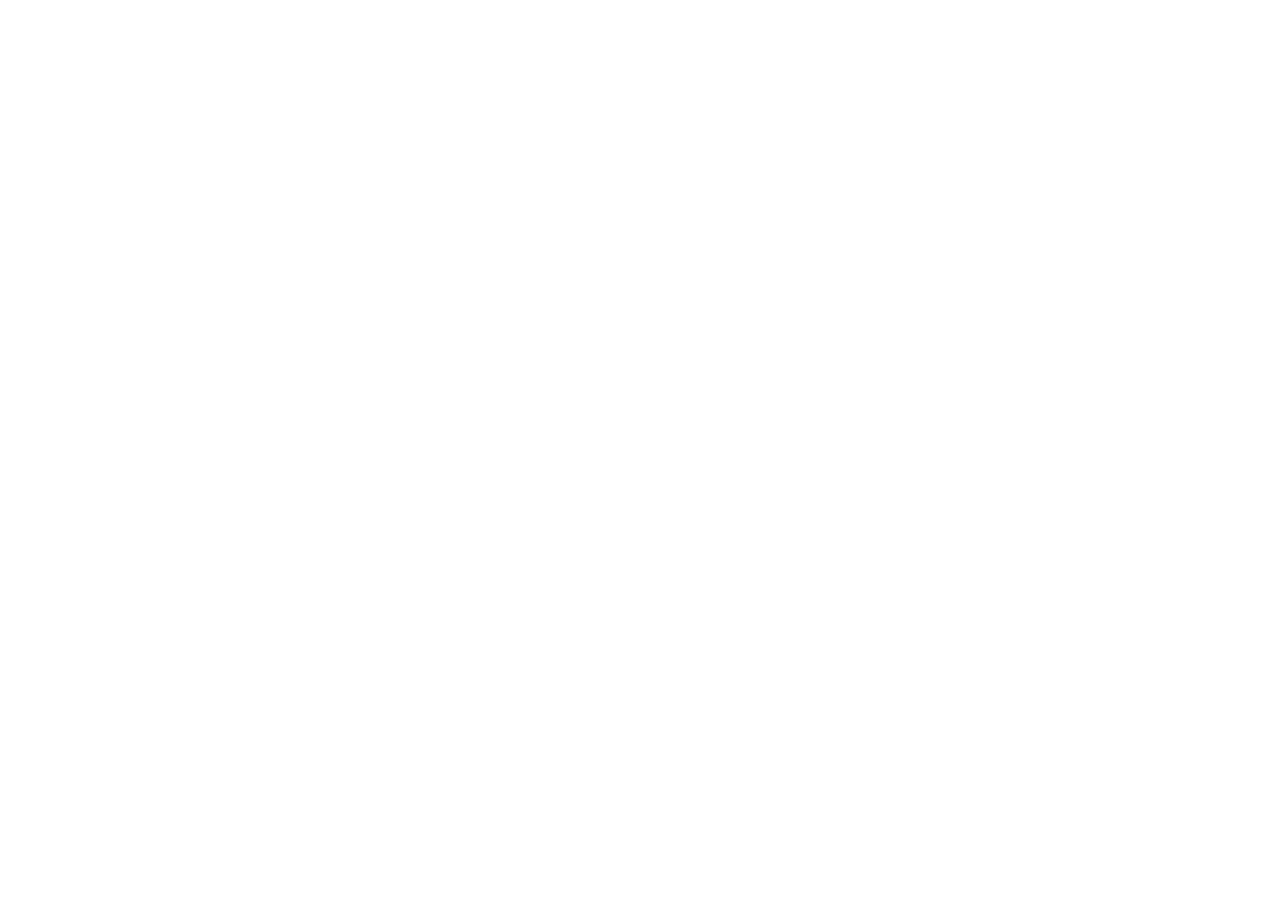
==== Website/index.html @ 35a363e6 "1ste" ====
<!DOCTYPE html>
<html lang="en">
<head>
    <meta charset="UTF-8">
    <meta http-equiv="X-UA-Compatible" content="IE=edge">
    <meta name="viewport" content="width=device-width, initial-scale=1.0">
    <link rel="stylesheet" href="css/style.css">
    <title>Museum Online NXT-Museum</title>
</head>
<body>
</body>
</html>
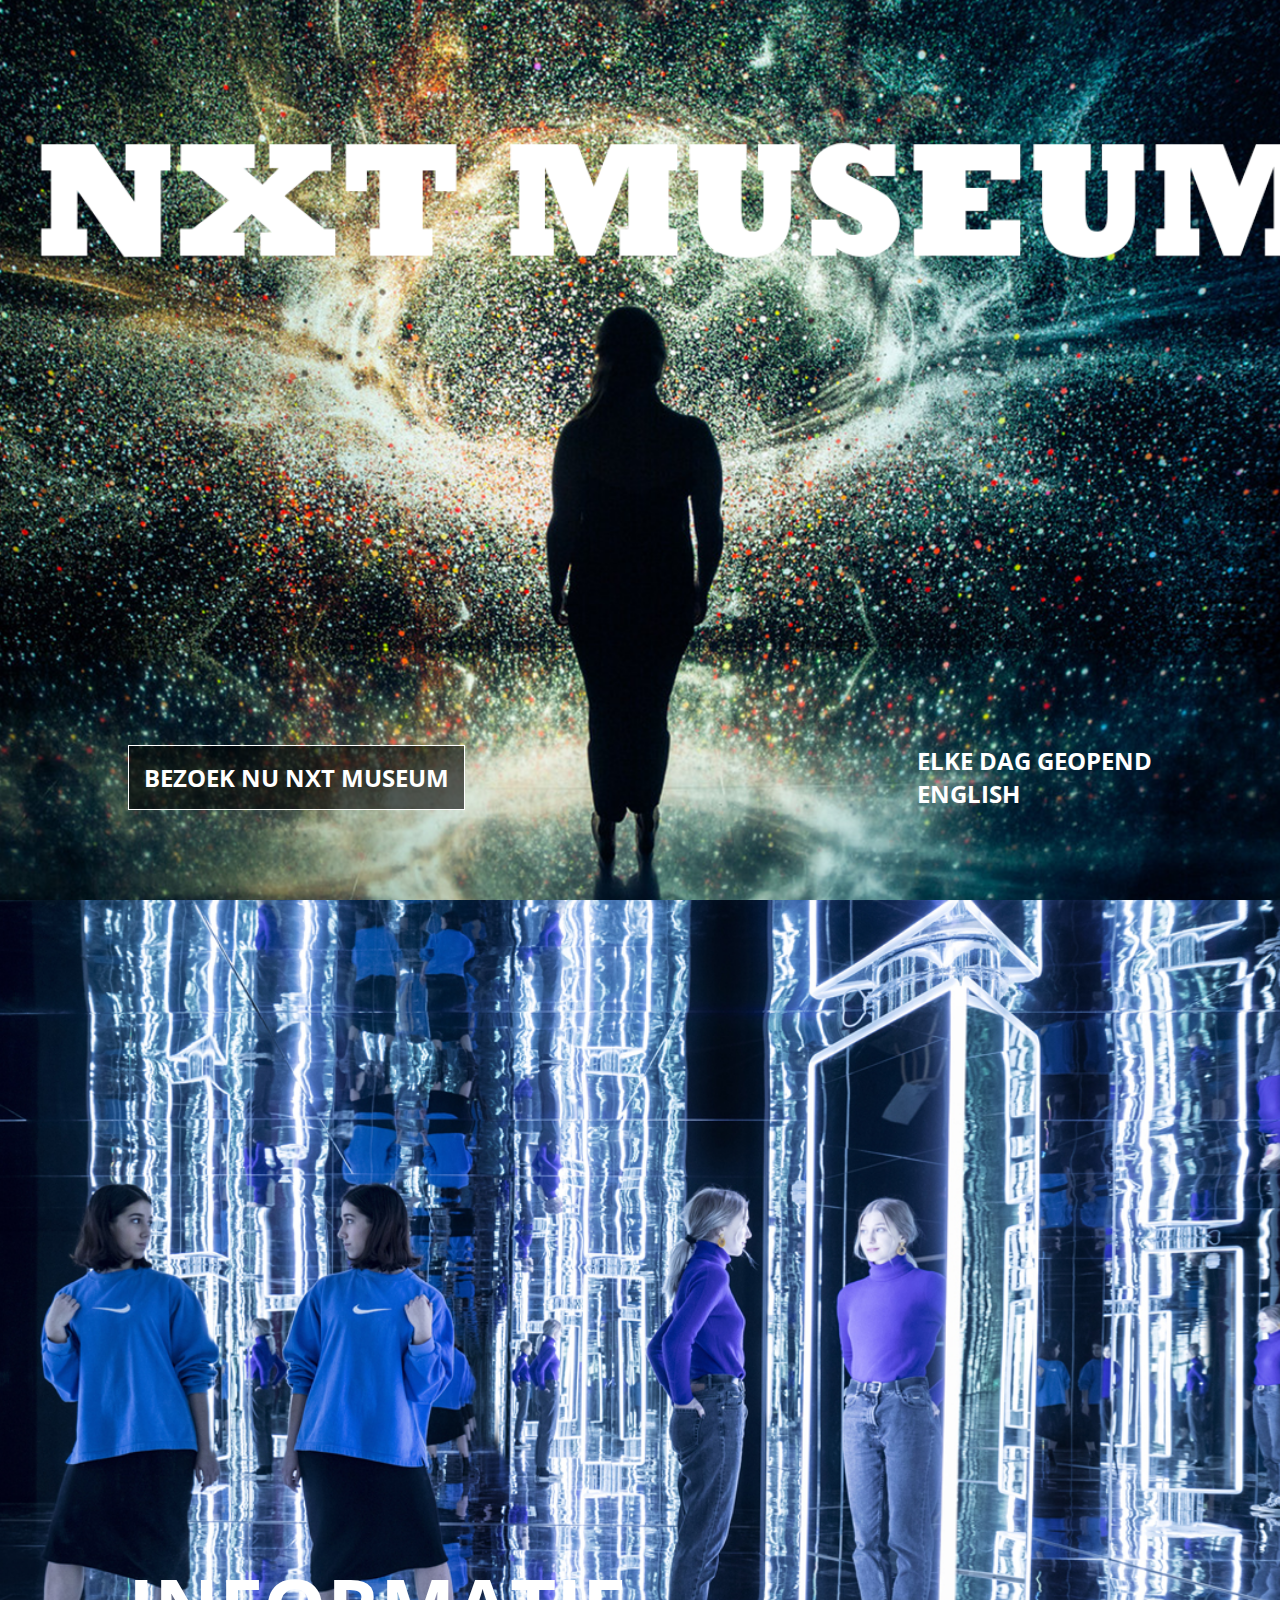
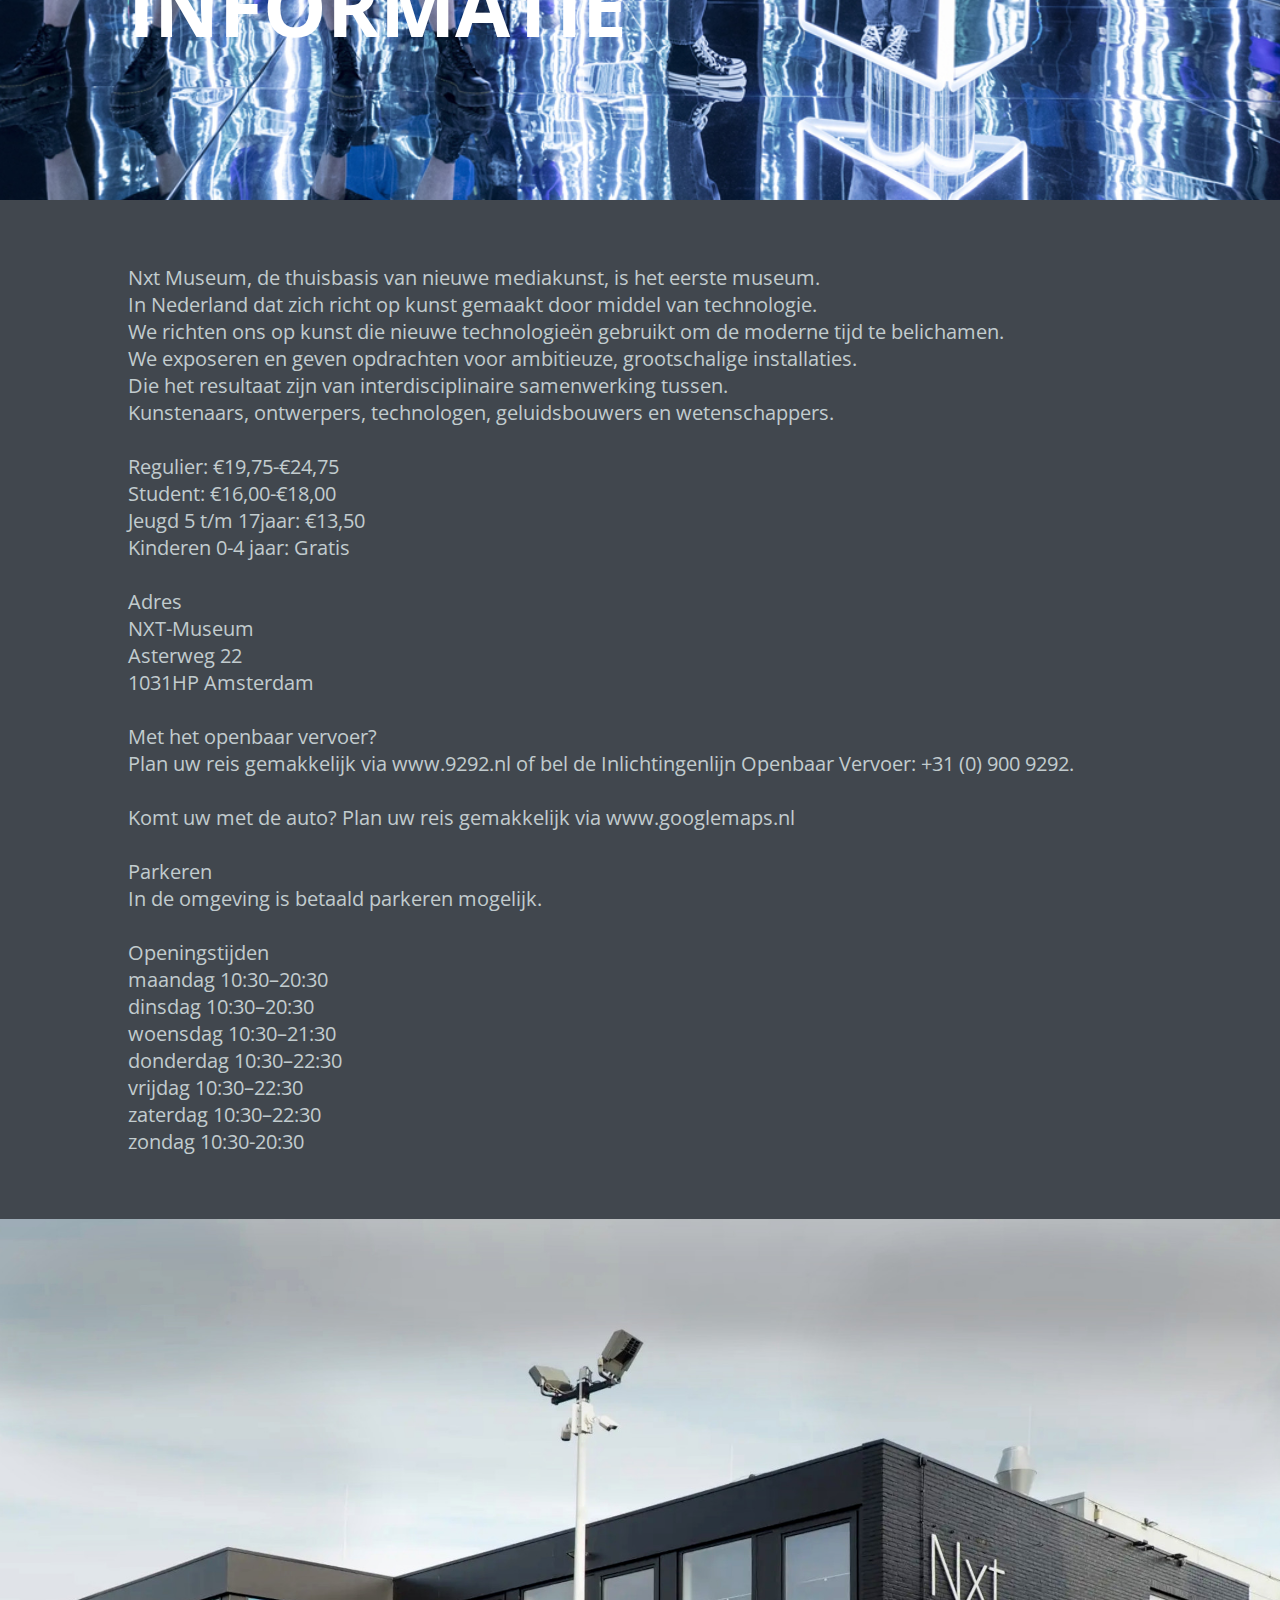
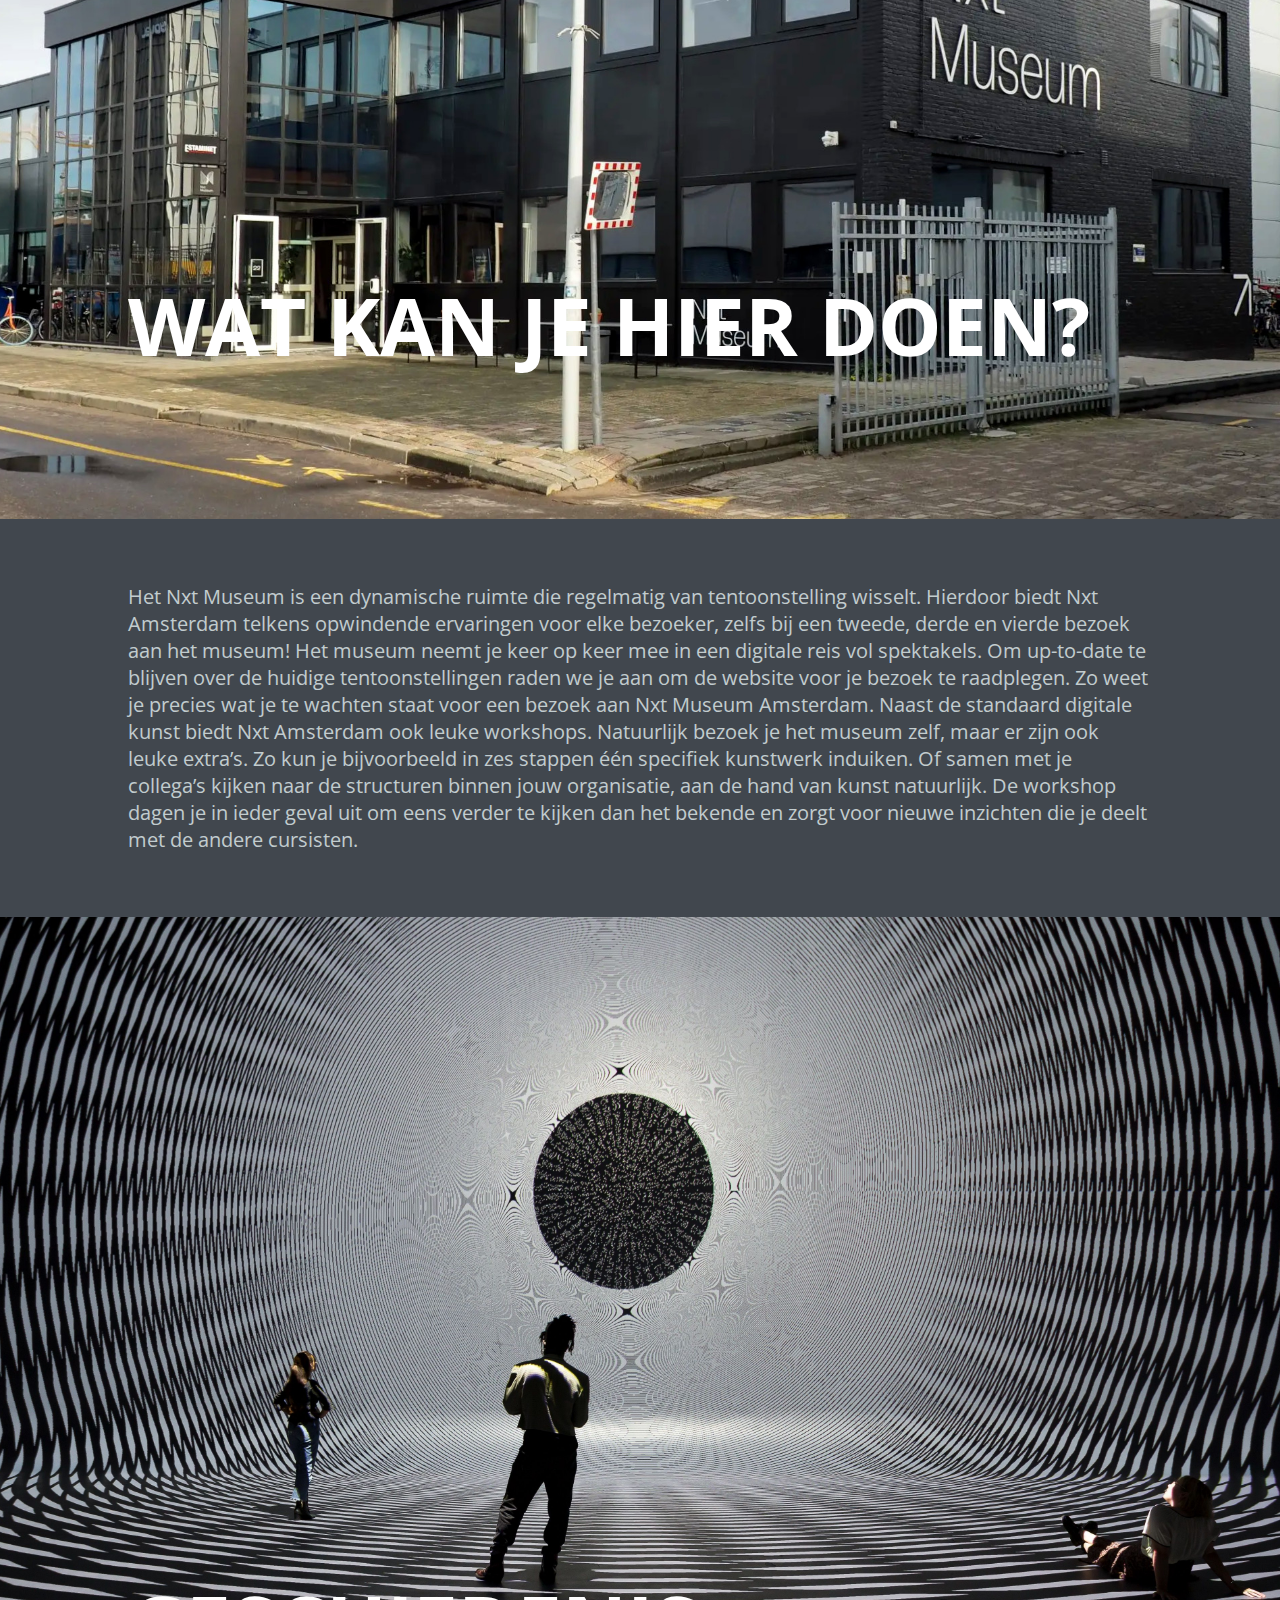
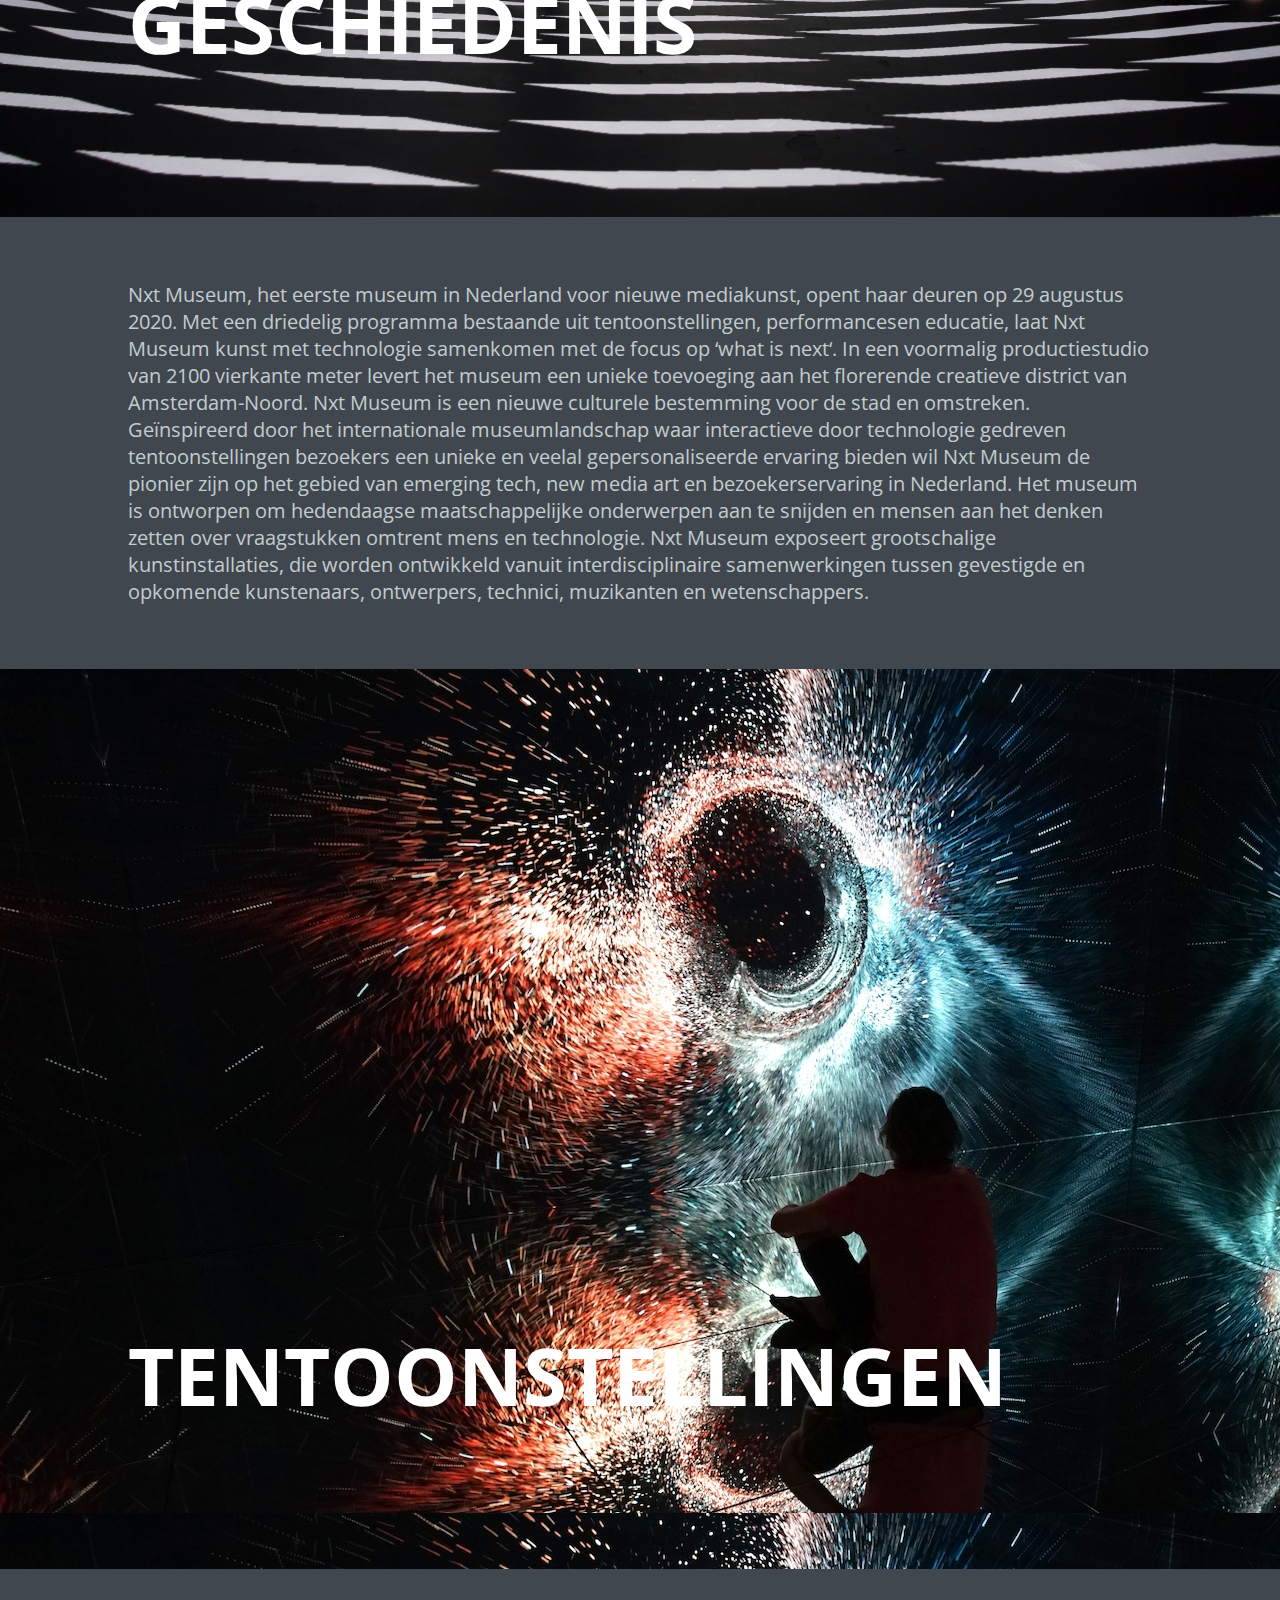
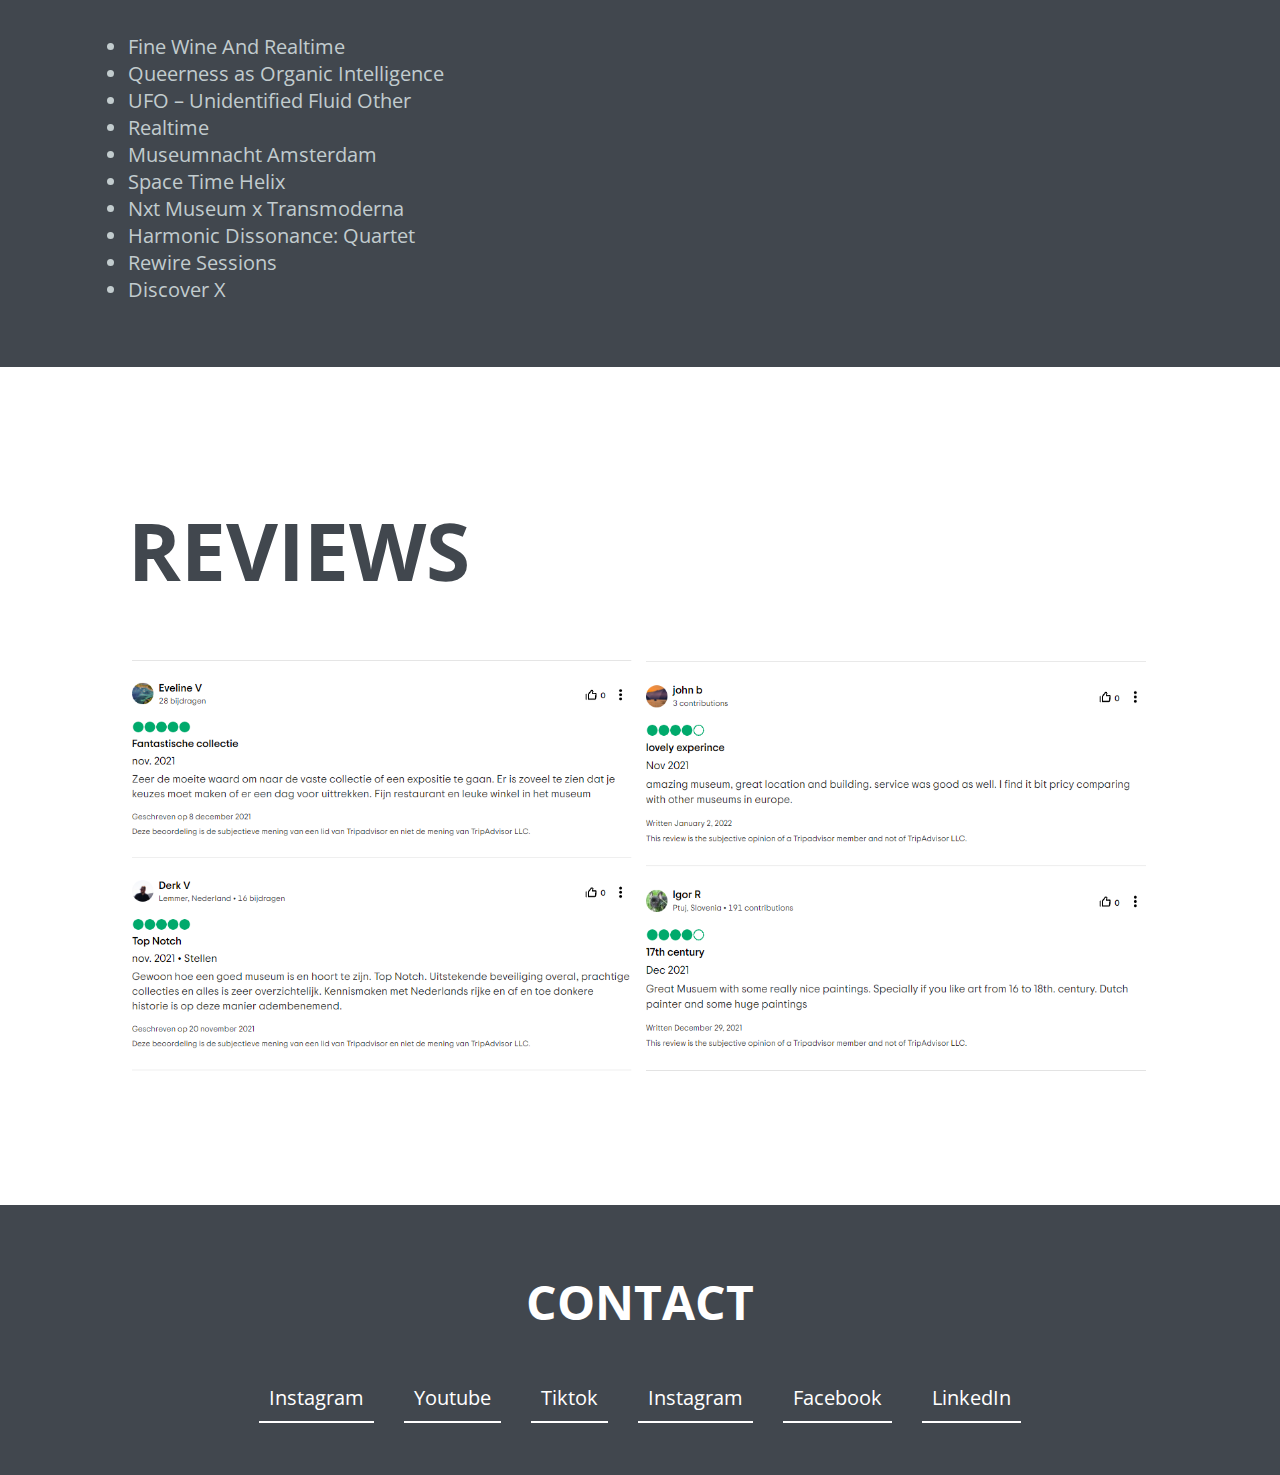
==== commit e73e4b0c: "html-toegevoegd" ====
--- a/Website/index.html
+++ b/Website/index.html
@@ -5,8 +5,140 @@
     <meta http-equiv="X-UA-Compatible" content="IE=edge">
     <meta name="viewport" content="width=device-width, initial-scale=1.0">
     <link rel="stylesheet" href="css/style.css">
+    <link rel="preconnect" href="https://fonts.googleapis.com">
+    <link rel="preconnect" href="https://fonts.gstatic.com" crossorigin>
+    <link href="https://fonts.googleapis.com/css2?family=Open+Sans:ital,wght@0,300;0,400;0,500;0,600;0,700;0,800;1,300;1,400;1,500;1,600;1,700;1,800&display=swap" rel="stylesheet">
     <title>Museum Online NXT-Museum</title>
+    <link rel="stylesheet" href="https://cdnjs.cloudflare.com/ajax/libs/font-awesome/4.7.0/css/font-awesome.min.css">
 </head>
 <body>
-</body>
-</html>+    <header>
+        <h2 id="bezoek"><a class="BezoekA" href="https://tickets.nxtmuseum.com/nl/tickets?_gl=1*1nr7913*_ga*OTIwMTg0Nzg0LjE3MDA0NjkzMTQ.*_ga_FL5TDXMYGX*MTcwMTk1NDE1OC4xMC4wLjE3MDE5NTQxNjAuMC4wLjA.*_fplc*WWxyVUk0R2pOdXFpZDdiMlRabUVrS0liMjVqRFpjSWxyS3lYSzhtSWZsQW9DNXFBcG5qaHZYJTJCQjRsJTJGJTJGVnYlMkZwemlvZ0s0MWFobktFbVZXTGo0T0MlMkJnVGRIJTJGSUthamwwMWglMkJONG9CakV5MVVUaG8lMkZYdndNNVJOcjdaVjZZZyUzRCUzRA..">BEZOEK NU NXT MUSEUM</a></h2>
+        <h2 id="Openingstijden">ELKE DAG GEOPEND<br><a href="english.html">ENGLISH</a></h2>
+    </header>
+    <main>
+        <article>
+            <section id="Informatie">
+                <img src="img/achtegrrond.png" style="width: 100%; height: 100%; object-fit: cover;" id="InformationSlide" class="fadeOut" alt="Slideshow">
+                <h2 class="InformationTitle title">INFORMATIE</h2>
+            </section>
+            <section id="InformationText">
+                <p class="pageText">Nxt Museum, de thuisbasis van nieuwe mediakunst, is het eerste museum. <br>
+                                    In Nederland dat zich richt op kunst gemaakt door middel van technologie.<br>
+                                    We richten ons op kunst die nieuwe technologieën gebruikt om de moderne tijd te belichamen.<br>
+                                    We exposeren en geven opdrachten voor ambitieuze, grootschalige installaties.<br>
+                                    Die het resultaat zijn van interdisciplinaire samenwerking tussen. <br>
+                                    Kunstenaars, ontwerpers, technologen, geluidsbouwers en wetenschappers.<br>
+                                    <br>
+                                    Regulier: €19,75-€24,75<br>
+                                    Student: €16,00-€18,00<br>
+                                    Jeugd 5 t/m 17jaar: €13,50<br>
+                                    Kinderen 0-4 jaar: Gratis<br>
+                                    <br>
+                                    Adres<br>
+                                    NXT-Museum<br>
+                                    Asterweg 22<br>
+                                    1031HP Amsterdam<br>
+                                    <br>
+                                    Met het openbaar vervoer?<br>
+                                    Plan uw reis gemakkelijk via www.9292.nl of bel de Inlichtingenlijn Openbaar Vervoer: +31 (0) 900 9292.<br>
+                                    <br>
+                                    Komt uw met de auto?
+                                    Plan uw reis gemakkelijk via www.googlemaps.nl<br>
+                                    <br>
+                                    Parkeren<br>
+                                    In de omgeving is betaald parkeren mogelijk.<br>
+                                    <br>
+                                    Openingstijden<br>
+                                    maandag	  10:30–20:30<br>
+                                    dinsdag	  10:30–20:30<br>
+                                    woensdag  10:30–21:30<br>
+                                    donderdag 10:30–22:30<br>
+                                    vrijdag	  10:30–22:30<br>
+                                    zaterdag  10:30–22:30<br>
+                                    zondag    10:30-20:30<br></p>
+            </section>
+
+        
+
+            <section id="onlineMuseum" class="cover">
+                <h2 class="title">WAT KAN JE HIER DOEN?</h2>
+            </section>
+
+            <section id="onlineMuseumText">
+                <p class="pageText">Het Nxt Museum is een dynamische ruimte die regelmatig van tentoonstelling wisselt. 
+                    Hierdoor biedt Nxt Amsterdam telkens opwindende ervaringen voor elke bezoeker, 
+                    zelfs bij een tweede, derde en vierde bezoek aan het museum! Het museum neemt je keer op keer mee in een digitale reis vol spektakels. 
+                    Om up-to-date te blijven over de huidige tentoonstellingen raden we je aan om de website voor je bezoek te raadplegen. 
+                    Zo weet je precies wat je te wachten staat voor een bezoek aan Nxt Museum Amsterdam.
+
+                    Naast de standaard digitale kunst biedt Nxt Amsterdam ook leuke workshops. 
+                    Natuurlijk bezoek je het museum zelf, maar er zijn ook leuke extra’s. 
+                    Zo kun je bijvoorbeeld in zes stappen één specifiek kunstwerk induiken. 
+                    Of samen met je collega’s kijken naar de structuren binnen jouw organisatie, aan de hand van kunst natuurlijk. 
+                    De workshop dagen je in ieder geval uit om eens verder te kijken dan het bekende en zorgt voor nieuwe inzichten 
+                    die je deelt met de andere cursisten.</p>
+            </section>
+
+            <section id="geschiedenis" class="cover">
+                <h2 class="title">GESCHIEDENIS</h2>
+            </section>
+
+            <section id="geschiedenisText">
+                <p class="pageText">Nxt Museum, het eerste museum in Nederland voor nieuwe mediakunst, opent haar deuren op 29 augustus 2020. 
+                    Met een driedelig programma bestaande uit tentoonstellingen, performancesen educatie, 
+                    laat Nxt Museum kunst met technologie samenkomen met de focus op ‘what is next‘. 
+                    In een voormalig productiestudio van 2100 vierkante meter levert het museum een unieke toevoeging aan het florerende creatieve district van Amsterdam-Noord. 
+                    Nxt Museum is een nieuwe culturele bestemming voor de stad en omstreken.
+                    Geïnspireerd door het internationale museumlandschap waar interactieve door technologie gedreven tentoonstellingen
+                    bezoekers een unieke en veelal gepersonaliseerde ervaring bieden wil Nxt Museum de pionier zijn op het gebied van emerging tech, new media art en bezoekerservaring in Nederland.
+                    Het museum is ontworpen om hedendaagse maatschappelijke onderwerpen aan te snijden en mensen aan het denken zetten over vraagstukken omtrent mens en technologie. 
+                    Nxt Museum exposeert grootschalige kunstinstallaties, die worden ontwikkeld vanuit interdisciplinaire samenwerkingen 
+                    tussen gevestigde en opkomende kunstenaars, ontwerpers, technici, muzikanten en wetenschappers.</p>
+            </section>
+
+            <section id="tentoonstellingen" class="cover">
+                <h2 class="title">TENTOONSTELLINGEN</h2>
+            </section>
+
+            <section class="pageText">
+                <ul>
+                    <li>Fine Wine And Realtime</li>
+                    <li>Queerness as Organic Intelligence</li>
+                    <li>UFO – Unidentified Fluid Other</li>
+                    <li>Realtime</li>
+                    <li>Museumnacht Amsterdam </li>
+                    <li>Space Time Helix</li>
+                    <li>Nxt Museum x Transmoderna</li>
+                    <li>Harmonic Dissonance: Quartet</li>
+                    <li>Rewire Sessions</li>
+                    <li>Discover X</li>
+                </ul>
+            </section>
+
+            <section id="reviews" class="cover">
+                <h2 class="reviewTitle">REVIEWS</h2>
+                <div id="reviewImgs">
+                    <img src="img/reviews1.jpg" alt="Reviews" class="reviewImg">
+                    <img src="img/reviews3.jpg" alt="Reviews" class="reviewImg">
+                </div>
+            </section>
+        </article>
+    </main>
+    <footer>
+        <section id="contact" class="pageText">
+            <h2 class="contactTitle">CONTACT</h2>
+            <ul>
+                <li><a href="https://www.instagram.com/nxtmuseum/">Instagram</a></li>
+                <li><a href="https://www.youtube.com/channel/UC1Afhs22rJqLfblV4GOpFTA">Youtube</a></li>
+                <li><a href="https://www.tiktok.com/@nxtmuseum?/">Tiktok</a></li>
+                <li><a href="https://twitter.com/i/flow/login?redirect_after_login=%2Fnxtmuseum/">Instagram</a></li>
+                <li><a href="https://www.facebook.com/nxtmuseum/?locale=nl_NL/">Facebook</a></li>
+                <li><a href="https://nl.linkedin.com/company/the-nxt-museum/">LinkedIn</a></li>
+            </ul>
+        </section>
+    </footer>
+    <script type="text/javascript" src="app.js"></script>
+</body> 
+</html>
+
--- a/Website/css/style.css
+++ b/Website/css/style.css
@@ -0,0 +1,244 @@
+* {
+	padding: 0;
+	margin: 0;
+	box-sizing: border-box;
+	font-family: "Open Sans", sans-serif;
+}
+
+body {
+	overflow-x: hidden;
+	background: #2b2f33;
+}
+
+header {
+	min-height: 100vh;
+	display: flex;
+	justify-content: center;
+	position: relative;
+	background-image: url(../img/achtegrrond.png);
+	background-size: cover;
+	background-position: center;
+}
+
+
+
+#reviews.cover {
+	background: white;
+}
+
+.BezoekA {
+	color: rgb(255, 255, 255);
+	text-decoration: none;
+}
+
+#bezoek,
+#Openingstijden {
+	position: absolute;
+	bottom: 10%;
+	color: white;
+}
+
+#bezoek {
+	left: 10%;
+	border: 1px solid white;
+	padding: 15px;
+	background: rgba(0, 0, 0, 0.6);
+}
+
+#Openingstijden {
+	right: 10%;
+}
+
+#Openingstijden a {
+	color: white;
+	text-decoration: none;
+}
+
+#InformationSlide{
+	opacity:1;
+	transition: 0,5s ease-in-out;
+} 
+
+#InformationSlide.fadeOut {
+	opacity: 0;
+}
+
+.cover {
+	min-height: 100vh;
+	min-width: 100%;
+	padding: 10%;
+	position: relative;
+}
+
+#Informatie {
+	height: 100vh;
+	max-width: 100vw;
+	position: relative;
+}
+
+.InformationTitle {
+	position: absolute;
+	padding-left: 10%;
+}
+
+#onlineMuseum {
+	background: url(../img/nxt-museum-amsterdam.jpg);
+	background-repeat: no-repeat;
+	background-position: center;
+	background-size: cover;
+}
+
+#geschiedenis {
+	background: url(../img/dimensional-sampling-1-by-yuxi-cao-james-part-of-the-inaugural-exhibition-at-nxt-museum-shifting-proximities-opening-29-august-c-peter-tijhuis-2-15991370.jpg);
+	background-repeat: no-repeat;
+	background-position: center;
+	background-size: cover;
+}
+
+#tentoonstellingen {
+	background: url(../img/tentoon.jpg);
+}
+
+#reviewImgs {
+	background: white;
+	display: flex;
+	justify-content: center;
+	max-width: 80vw;
+}
+
+section#reviews.cover {
+	min-height: min-content;
+}
+
+#reviewImgs img {
+	width: 40vw;
+}
+
+.reviewTitle {
+	color:#41474e;
+	font-size: 5rem;
+	margin-bottom: 50px;
+	align-self: center;
+}
+
+#contact {
+	display: flex;
+	align-items: center;
+	flex-direction: column;
+}
+
+.contactTitle {
+	color: white;
+	font-size: 3rem;
+	margin-bottom: 50px;
+}
+
+#contact ul {
+	display: flex;
+	justify-content: center;
+	align-items: center;
+	gap: 30px;
+}
+
+.title {
+	color: white;
+	font-size: 5rem;
+	margin-bottom: 50px;
+	width: fit-content;
+	position: absolute;
+	bottom: 10%;
+}
+
+#contact a {
+	color: white;
+	text-decoration: none;
+	padding: 10px;
+	margin-left: 0;
+	border-bottom: 2px solid white;
+}
+
+#contact a:hover {
+	background: #282a2b;
+	transition: 0.2s;
+}
+
+#contact li {
+	list-style: none;
+	float: left;
+}
+
+.pageText {
+	max-width: 50vw;
+	color: #c2ccce;
+	font-size: 20px;
+	transition: all 0.5s ease-in-out;
+	background: #41474e;
+	min-width: 100vw;
+	padding: 5% 10%;
+}
+
+@media (max-width: 1000px) {
+	#bezoek,
+	#Openingstijden {
+		position: unset;
+		text-align: center;
+		margin: 50px;
+	}
+	header {
+		flex-direction: column;
+		align-items: center;
+	}
+	#NXTmuseumlogo {
+		margin-bottom: 10%;
+	}
+	.cover {
+		min-height: 75vh;
+	}
+	.title {
+		-webkit-transform: translate(-50%);
+		left: 50%;
+		bottom: 20px;
+		font-size: 2rem;
+	}
+	.reviewTitle,
+	.contactTitle {
+		font-size: 2rem;
+	}
+	.reviewTitle {
+		text-align: center;
+	}
+	section#reviews.cover {
+		min-height: min-content;
+	}
+	.pageText {
+		font-size: 11px;
+	}
+	#reviewImgs {
+		display: flex;
+		flex-direction: column;
+		justify-content: center;
+		align-items: center;
+	}
+	#contact ul {
+		display: flex;
+		flex-direction: column;
+		justify-content: center;
+		align-items: center;
+	}
+	#contact.pageText {
+		align-items: center;
+		text-align: center;
+		display: flex;
+		justify-content: center;
+	}
+	#contact {
+		min-height: 50vh;
+	}
+	#contact a {
+		padding-left: 10vw;
+		padding-right: 10vw;
+	}
+	#reviewImgs img {
+		width: 60vw;
+	}
+}